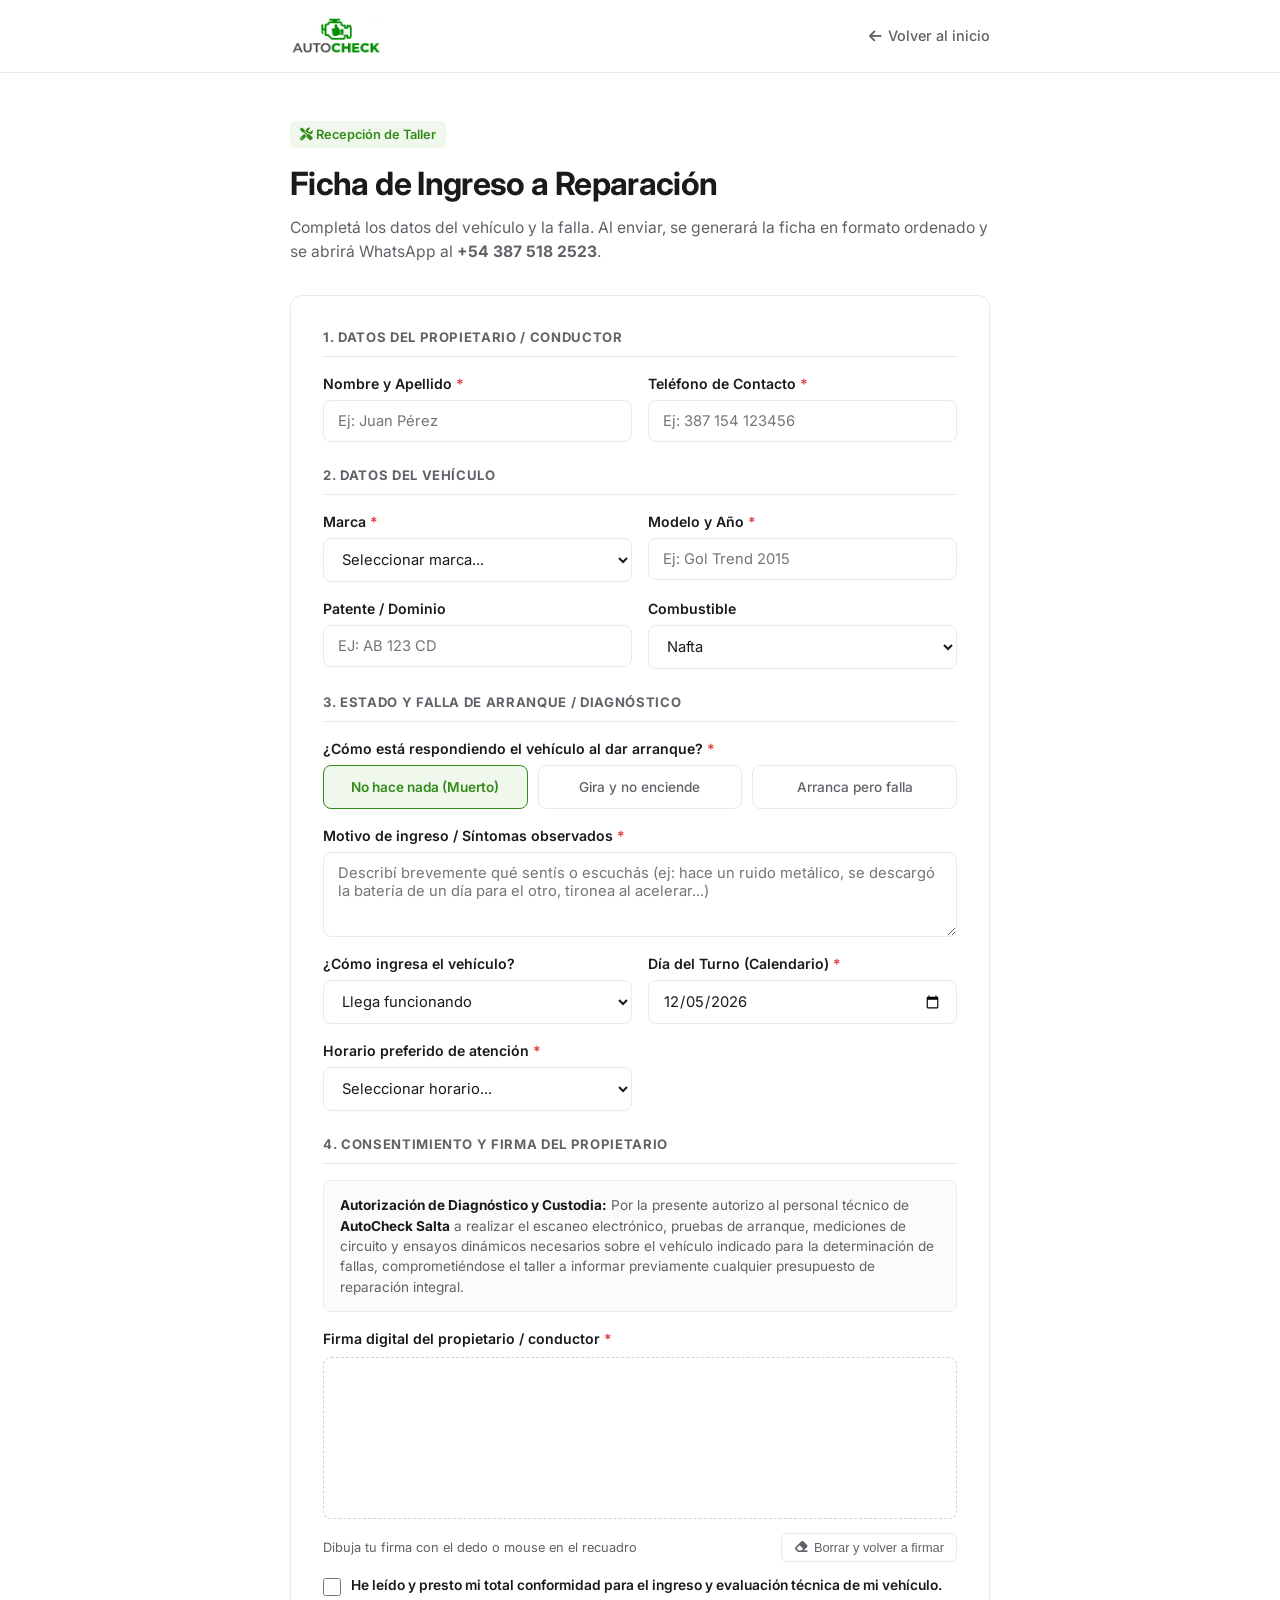
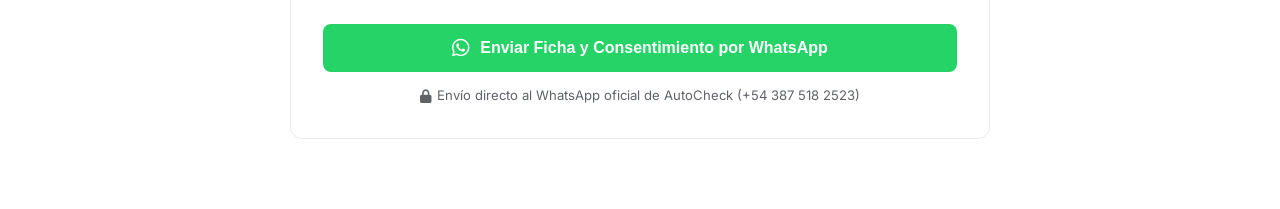
==== ingreso.html @ e5b531f0 "commit" ====
<!DOCTYPE html>
<html lang="es">
<head>
  <meta charset="UTF-8">
  <meta name="viewport" content="width=device-width, initial-scale=1.0">
  <title>Ingreso de Vehículo a Reparación | AutoCheck Salta</title>
  <link rel="icon" type="image/png" href="logo.png">
  <link rel="preconnect" href="https://fonts.googleapis.com">
  <link rel="preconnect" href="https://fonts.gstatic.com" crossorigin>
  <link href="https://fonts.googleapis.com/css2?family=Inter:wght@400;500;600;700&display=swap" rel="stylesheet">
  <link rel="stylesheet" href="https://cdnjs.cloudflare.com/ajax/libs/font-awesome/6.5.1/css/all.min.css">

  <style>
    :root {
      --green: #328b18;
      --green-hover: #276e13;
      --green-soft: #f0f8ee;
      --text-main: #181a1b;
      --text-muted: #5f6368;
      --border: #e8eaed;
      --input-bg: #ffffff;
      --bg-alt: #fbfbfb;
    }

    * {
      box-sizing: border-box;
      margin: 0;
      padding: 0;
    }

    body {
      font-family: 'Inter', -apple-system, sans-serif;
      background-color: #ffffff;
      color: var(--text-main);
      line-height: 1.5;
      -webkit-font-smoothing: antialiased;
    }

    .container {
      max-width: 740px;
      margin: 0 auto;
      padding: 0 20px;
    }

    /* HEADER */
    header {
      background: #ffffff;
      border-bottom: 1px solid var(--border);
    }

    .header-inner {
      height: 72px;
      display: flex;
      align-items: center;
      justify-content: space-between;
    }

    .logo img {
      height: 40px;
      width: auto;
      display: block;
    }

    .btn-back {
      color: var(--text-muted);
      text-decoration: none;
      font-size: 0.9rem;
      font-weight: 500;
      display: inline-flex;
      align-items: center;
      gap: 6px;
      transition: color 0.2s;
    }

    .btn-back:hover {
      color: var(--text-main);
    }

    /* FORM CONTENT */
    .form-wrapper {
      padding: 48px 0 70px;
    }

    .form-header {
      margin-bottom: 32px;
    }

    .badge-tag {
      display: inline-block;
      background: var(--green-soft);
      color: var(--green);
      padding: 4px 10px;
      border-radius: 6px;
      font-size: 0.8rem;
      font-weight: 600;
      margin-bottom: 12px;
    }

    .form-header h1 {
      font-size: 2rem;
      font-weight: 700;
      letter-spacing: -0.02em;
      margin-bottom: 8px;
    }

    .form-header p {
      color: var(--text-muted);
      font-size: 0.98rem;
    }

    .form-card {
      border: 1px solid var(--border);
      border-radius: 12px;
      padding: 32px;
      background: #ffffff;
    }

    .section-subtitle {
      font-size: 0.82rem;
      font-weight: 700;
      text-transform: uppercase;
      letter-spacing: 0.05em;
      color: var(--text-muted);
      margin: 24px 0 16px;
      padding-bottom: 8px;
      border-bottom: 1px solid var(--border);
    }

    .section-subtitle:first-of-type {
      margin-top: 0;
    }

    .form-grid {
      display: grid;
      grid-template-columns: 1fr 1fr;
      gap: 16px;
    }

    .col-full {
      grid-column: 1 / -1;
    }

    .form-group {
      display: flex;
      flex-direction: column;
      gap: 6px;
    }

    label {
      font-size: 0.88rem;
      font-weight: 600;
      color: var(--text-main);
    }

    .required {
      color: #e53935;
    }

    input, select, textarea {
      width: 100%;
      padding: 11px 14px;
      border: 1px solid var(--border);
      border-radius: 8px;
      font-family: inherit;
      font-size: 0.92rem;
      background: var(--input-bg);
      color: var(--text-main);
      transition: border-color 0.2s, box-shadow 0.2s;
    }

    input:focus, select:focus, textarea:focus {
      outline: none;
      border-color: var(--green);
      box-shadow: 0 0 0 3px rgba(50, 139, 24, 0.12);
    }

    textarea {
      resize: vertical;
      min-height: 85px;
    }

    /* ESTADO DEL VEHICULO (CHIPS) */
    .chips-group {
      display: grid;
      grid-template-columns: repeat(3, 1fr);
      gap: 10px;
    }

    .chip-radio {
      position: relative;
    }

    .chip-radio input {
      position: absolute;
      opacity: 0;
      pointer-events: none;
    }

    .chip-label {
      display: flex;
      align-items: center;
      justify-content: center;
      text-align: center;
      padding: 11px 10px;
      border: 1px solid var(--border);
      border-radius: 8px;
      font-size: 0.85rem;
      font-weight: 500;
      color: var(--text-muted);
      cursor: pointer;
      transition: all 0.2s;
    }

    .chip-radio input:checked + .chip-label {
      border-color: var(--green);
      background: var(--green-soft);
      color: var(--green);
      font-weight: 600;
    }

    /* FIRMA DIGITAL Y CONSENTIMIENTO */
    .consent-box {
      background: var(--bg-alt);
      border: 1px solid var(--border);
      border-radius: 8px;
      padding: 14px 16px;
      margin-bottom: 16px;
      font-size: 0.85rem;
      color: var(--text-muted);
      line-height: 1.5;
    }

    .consent-box strong {
      color: var(--text-main);
    }

    .signature-area {
      display: flex;
      flex-direction: column;
      gap: 8px;
    }

    .canvas-container {
      position: relative;
      background: #ffffff;
      border: 1.5px dashed #cbd5e1;
      border-radius: 8px;
      overflow: hidden;
      touch-action: none;
    }

    .canvas-container:hover, .canvas-container.active {
      border-color: var(--green);
    }

    #signaturePad {
      display: block;
      width: 100%;
      height: 160px;
      cursor: crosshair;
    }

    .canvas-actions {
      display: flex;
      justify-content: space-between;
      align-items: center;
      margin-top: 6px;
    }

    .btn-clear-sig {
      background: transparent;
      border: 1px solid var(--border);
      border-radius: 6px;
      color: var(--text-muted);
      font-size: 0.8rem;
      font-weight: 500;
      padding: 6px 12px;
      cursor: pointer;
      display: inline-flex;
      align-items: center;
      gap: 6px;
      transition: all 0.2s;
    }

    .btn-clear-sig:hover {
      border-color: #e53935;
      color: #e53935;
      background: #fff5f5;
    }

    .sig-status {
      font-size: 0.8rem;
      color: var(--text-muted);
    }

    .sig-status.signed {
      color: var(--green);
      font-weight: 600;
    }

    .checkbox-consent {
      display: flex;
      align-items: flex-start;
      gap: 10px;
      margin-top: 14px;
      cursor: pointer;
    }

    .checkbox-consent input {
      width: 18px;
      height: 18px;
      margin-top: 2px;
      accent-color: var(--green);
      cursor: pointer;
      flex-shrink: 0;
    }

    .checkbox-consent span {
      font-size: 0.86rem;
      color: var(--text-main);
      line-height: 1.4;
    }

    /* BOTON DE ENVIO A WHATSAPP */
    .submit-btn {
      width: 100%;
      background: #25d366;
      color: #ffffff;
      border: none;
      padding: 14px 20px;
      border-radius: 8px;
      font-size: 1rem;
      font-weight: 600;
      cursor: pointer;
      display: flex;
      align-items: center;
      justify-content: center;
      gap: 10px;
      margin-top: 28px;
      transition: background 0.2s, transform 0.1s;
    }

    .submit-btn:hover {
      background: #20bd5a;
    }

    .submit-btn:active {
      transform: scale(0.99);
    }

    .form-footer-note {
      text-align: center;
      color: var(--text-muted);
      font-size: 0.82rem;
      margin-top: 14px;
      display: flex;
      align-items: center;
      justify-content: center;
      gap: 6px;
    }

    @media (max-width: 600px) {
      .form-grid { grid-template-columns: 1fr; }
      .chips-group { grid-template-columns: 1fr; }
      .form-card { padding: 22px 18px; }
      .form-header h1 { font-size: 1.65rem; }
    }
  </style>
</head>
<body>

  <!-- HEADER -->
  <header>
    <div class="container header-inner">
      <a href="index.html" class="logo">
        <img src="logo.png" alt="AutoCheck Logo">
      </a>
      <a href="index.html" class="btn-back">
        <i class="fa-solid fa-arrow-left"></i> Volver al inicio
      </a>
    </div>
  </header>

  <!-- FORM CONTAINER -->
  <main class="form-wrapper">
    <div class="container">
      
      <div class="form-header">
        <span class="badge-tag"><i class="fa-solid fa-screwdriver-wrench"></i> Recepción de Taller</span>
        <h1>Ficha de Ingreso a Reparación</h1>
        <p>Completá los datos del vehículo y la falla. Al enviar, se generará la ficha en formato ordenado y se abrirá WhatsApp al <strong>+54 387 518 2523</strong>.</p>
      </div>

      <div class="form-card">
        <form id="ingresoForm" onsubmit="enviarWhatsApp(event)">
          
          <!-- DATOS DEL CLIENTE -->
          <div class="section-subtitle">1. Datos del Propietario / Conductor</div>
          <div class="form-grid">
            <div class="form-group">
              <label for="clienteNombre">Nombre y Apellido <span class="required">*</span></label>
              <input type="text" id="clienteNombre" placeholder="Ej: Juan Pérez" required>
            </div>

            <div class="form-group">
              <label for="clienteTelefono">Teléfono de Contacto <span class="required">*</span></label>
              <input type="tel" id="clienteTelefono" placeholder="Ej: 387 154 123456" required>
            </div>
          </div>

          <!-- DATOS DEL VEHÍCULO -->
          <div class="section-subtitle">2. Datos del Vehículo</div>
          <div class="form-grid">
            <div class="form-group">
              <label for="vehiculoMarca">Marca <span class="required">*</span></label>
              <select id="vehiculoMarca" required>
                <option value="">Seleccionar marca...</option>
                <option value="Volkswagen">Volkswagen</option>
                <option value="Chevrolet">Chevrolet</option>
                <option value="Fiat">Fiat</option>
                <option value="Renault">Renault</option>
                <option value="Ford">Ford</option>
                <option value="Peugeot">Peugeot</option>
                <option value="Toyota">Toyota</option>
                <option value="Citroën">Citroën</option>
                <option value="Otra">Otra marca</option>
              </select>
            </div>

            <div class="form-group">
              <label for="vehiculoModelo">Modelo y Año <span class="required">*</span></label>
              <input type="text" id="vehiculoModelo" placeholder="Ej: Gol Trend 2015" required>
            </div>

            <div class="form-group">
              <label for="vehiculoPatente">Patente / Dominio</label>
              <input type="text" id="vehiculoPatente" placeholder="Ej: AB 123 CD" style="text-transform: uppercase;">
            </div>

            <div class="form-group">
              <label for="vehiculoCombustible">Combustible</label>
              <select id="vehiculoCombustible">
                <option value="Nafta">Nafta</option>
                <option value="Nafta + GNC">Nafta + GNC</option>
                <option value="Diesel">Diesel</option>
              </select>
            </div>
          </div>

          <!-- DIAGNÓSTICO Y PROBLEMA -->
          <div class="section-subtitle">3. Estado y Falla de Arranque / Diagnóstico</div>
          
          <div class="form-group" style="margin-bottom: 16px;">
            <label>¿Cómo está respondiendo el vehículo al dar arranque? <span class="required">*</span></label>
            <div class="chips-group">
              <div class="chip-radio">
                <input type="radio" id="st1" name="estadoArranque" value="No hace nada / Batería agotada" checked>
                <label for="st1" class="chip-label">No hace nada (Muerto)</label>
              </div>
              <div class="chip-radio">
                <input type="radio" id="st2" name="estadoArranque" value="Gira pero no llega a encender">
                <label for="st2" class="chip-label">Gira y no enciende</label>
              </div>
              <div class="chip-radio">
                <input type="radio" id="st3" name="estadoArranque" value="Enciende pero falla / Check Engine">
                <label for="st3" class="chip-label">Arranca pero falla</label>
              </div>
            </div>
          </div>

          <div class="form-grid">
            <div class="form-group col-full">
              <label for="motivoIngreso">Motivo de ingreso / Síntomas observados <span class="required">*</span></label>
              <textarea id="motivoIngreso" placeholder="Describí brevemente qué sentís o escuchás (ej: hace un ruido metálico, se descargó la batería de un día para el otro, tironea al acelerar...)" required></textarea>
            </div>

            <div class="form-group">
              <label for="modoLlegada">¿Cómo ingresa el vehículo?</label>
              <select id="modoLlegada">
                <option value="Andando">Llega funcionando</option>
                <option value="En grúa / Remolque">En grúa / Remolque</option>
                <option value="A coordinar auxilio / revisión">A coordinar auxilio / revisión en domicilio</option>
              </select>
            </div>

            <div class="form-group">
              <label for="fechaTurno">Día del Turno (Calendario) <span class="required">*</span></label>
              <input type="date" id="fechaTurno" required>
            </div>

            <div class="form-group">
              <label for="franjaTurno">Horario preferido de atención <span class="required">*</span></label>
              <select id="franjaTurno" required>
                <option value="">Seleccionar horario...</option>
                <option value="Mañana (09:00 a 11:00 hs)">Mañana (09:00 a 11:00 hs)</option>
                <option value="Mediodía (11:00 a 13:00 hs)">Mediodía (11:00 a 13:00 hs)</option>
                <option value="Tarde temprano (13:00 a 15:00 hs)">Tarde temprano (13:00 a 15:00 hs)</option>
                <option value="Tarde (15:00 a 17:00 hs)">Tarde (15:00 a 17:00 hs)</option>
                <option value="Urgente / A coordinar por auxilio">Urgencia inmediata / Auxilio</option>
              </select>
            </div>
          </div>

          <!-- 4. CONSENTIMIENTO Y FIRMA -->
          <div class="section-subtitle">4. Consentimiento y Firma del Propietario</div>

          <div class="consent-box">
            <p><strong>Autorización de Diagnóstico y Custodia:</strong> Por la presente autorizo al personal técnico de <strong>AutoCheck Salta</strong> a realizar el escaneo electrónico, pruebas de arranque, mediciones de circuito y ensayos dinámicos necesarios sobre el vehículo indicado para la determinación de fallas, comprometiéndose el taller a informar previamente cualquier presupuesto de reparación integral.</p>
          </div>

          <div class="signature-area">
            <label>Firma digital del propietario / conductor <span class="required">*</span></label>
            <div class="canvas-container" id="canvasContainer">
              <canvas id="signaturePad"></canvas>
            </div>
            <div class="canvas-actions">
              <span id="sigStatus" class="sig-status">Dibuja tu firma con el dedo o mouse en el recuadro</span>
              <button type="button" class="btn-clear-sig" onclick="limpiarFirma()">
                <i class="fa-solid fa-eraser"></i> Borrar y volver a firmar
              </button>
            </div>
          </div>

          <label class="checkbox-consent">
            <input type="checkbox" id="checkAcepto" required>
            <span>He leído y presto mi total conformidad para el ingreso y evaluación técnica de mi vehículo.</span>
          </label>

          <!-- BOTÓN ENVIAR -->
          <button type="submit" class="submit-btn">
            <i class="fa-brands fa-whatsapp" style="font-size: 1.25rem;"></i>
            Enviar Ficha y Consentimiento por WhatsApp
          </button>

          <div class="form-footer-note">
            <i class="fa-solid fa-lock"></i>
            Envío directo al WhatsApp oficial de AutoCheck (+54 387 518 2523)
          </div>

        </form>
      </div>

    </div>
  </main>

  <script>
    // Configuración del Lienzo (Canvas) para la Firma Digital
    const canvas = document.getElementById('signaturePad');
    const ctx = canvas.getContext('2d');
    const container = document.getElementById('canvasContainer');
    const sigStatus = document.getElementById('sigStatus');
    let drawing = false;
    let hasSigned = false;

    function resizeCanvas() {
      const rect = container.getBoundingClientRect();
      const dpr = window.devicePixelRatio || 1;
      
      // Preservar si ya había firmado al redimensionar
      const prevData = hasSigned ? canvas.toDataURL() : null;
      
      canvas.width = rect.width * dpr;
      canvas.height = 160 * dpr;
      canvas.style.width = `${rect.width}px`;
      canvas.style.height = `160px`;
      ctx.scale(dpr, dpr);
      ctx.strokeStyle = '#181a1b';
      ctx.lineWidth = 2.2;
      ctx.lineCap = 'round';
      ctx.lineJoin = 'round';

      if (prevData) {
        const img = new Image();
        img.src = prevData;
        img.onload = () => ctx.drawImage(img, 0, 0, rect.width, 160);
      }
    }

    window.addEventListener('resize', resizeCanvas);
    window.addEventListener('DOMContentLoaded', () => {
      resizeCanvas();
      
      // Bloquear fechas pasadas en el calendario
      const inputFecha = document.getElementById('fechaTurno');
      if (inputFecha) {
        const hoy = new Date().toISOString().split('T')[0];
        inputFecha.min = hoy;
        inputFecha.value = hoy; // Sugiere el día actual por defecto
      }
    });

    function getCoords(e) {
      const rect = canvas.getBoundingClientRect();
      if (e.touches && e.touches.length > 0) {
        return {
          x: e.touches[0].clientX - rect.left,
          y: e.touches[0].clientY - rect.top
        };
      }
      return {
        x: e.clientX - rect.left,
        y: e.clientY - rect.top
      };
    }

    function startDraw(e) {
      drawing = true;
      const { x, y } = getCoords(e);
      ctx.beginPath();
      ctx.moveTo(x, y);
      container.classList.add('active');
      if (e.cancelable) e.preventDefault();
    }

    function draw(e) {
      if (!drawing) return;
      const { x, y } = getCoords(e);
      ctx.lineTo(x, y);
      ctx.stroke();
      hasSigned = true;
      sigStatus.textContent = "✓ Firma registrada correctamente";
      sigStatus.classList.add('signed');
      if (e.cancelable) e.preventDefault();
    }

    function endDraw(e) {
      if (!drawing) return;
      drawing = false;
      ctx.closePath();
      container.classList.remove('active');
    }

    // Eventos Mouse
    canvas.addEventListener('mousedown', startDraw);
    canvas.addEventListener('mousemove', draw);
    window.addEventListener('mouseup', endDraw);

    // Eventos Touch (Celulares y Tablets)
    canvas.addEventListener('touchstart', startDraw, { passive: false });
    canvas.addEventListener('touchmove', draw, { passive: false });
    window.addEventListener('touchend', endDraw);
    window.addEventListener('touchcancel', endDraw);

    function limpiarFirma() {
      ctx.clearRect(0, 0, canvas.width, canvas.height);
      hasSigned = false;
      sigStatus.textContent = "Dibuja tu firma con el dedo o mouse en el recuadro";
      sigStatus.classList.remove('signed');
    }

    function enviarWhatsApp(e) {
      e.preventDefault();

      if (!hasSigned) {
        alert("Por favor firma en el recuadro de consentimiento antes de continuar.");
        container.scrollIntoView({ behavior: 'smooth', block: 'center' });
        container.style.borderColor = '#e53935';
        setTimeout(() => container.style.borderColor = '', 2000);
        return;
      }

      const acepto = document.getElementById('checkAcepto').checked;
      if (!acepto) {
        alert("Debes tildar la casilla de conformidad.");
        return;
      }

      const nombre = document.getElementById('clienteNombre').value.trim();
      const telefono = document.getElementById('clienteTelefono').value.trim();
      const marca = document.getElementById('vehiculoMarca').value;
      const modelo = document.getElementById('vehiculoModelo').value.trim();
      const patente = document.getElementById('vehiculoPatente').value.trim().toUpperCase() || 'A confirmar';
      const combustible = document.getElementById('vehiculoCombustible').value;
      
      const estadoRadio = document.querySelector('input[name="estadoArranque"]:checked');
      const estado = estadoRadio ? estadoRadio.value : 'No especificado';
      
      const motivo = document.getElementById('motivoIngreso').value.trim();
      const modoLlegada = document.getElementById('modoLlegada').value;
      
      // Formatear fecha del turno seleccionada en el calendario (AAAA-MM-DD a DD/MM/AAAA)
      const rawFecha = document.getElementById('fechaTurno').value;
      let fechaFormateada = rawFecha;
      if (rawFecha) {
        const partes = rawFecha.split('-');
        if (partes.length === 3) {
          fechaFormateada = `${partes[2]}/${partes[1]}/${partes[0]}`;
        }
      }
      const franja = document.getElementById('franjaTurno').value;

      // Fecha y hora del consentimiento
      const ahora = new Date();
      const fechaHoraFirma = ahora.toLocaleString('es-AR', { dateStyle: 'short', timeStyle: 'short' });

      // Mensaje formateado para WhatsApp
      const mensaje = 
`*AUTOCHECK - INGRESO DE VEHÍCULO*
----------------------------------------
👤 *Cliente:* ${nombre}
📞 *Teléfono:* ${telefono}

🚗 *Vehículo:* ${marca} ${modelo}
🔢 *Patente:* ${patente}
⛽ *Combustible:* ${combustible}

⚡ *Estado al dar arranque:*
👉 ${estado}

📝 *Motivo / Síntomas:*
${motivo}

🚚 *Modo de llegada:* ${modoLlegada}
📅 *Día del turno elegido:* ${fechaFormateada}
⏰ *Franja horaria:* ${franja}

✍️ *CONSENTIMIENTO Y FIRMA:*
✅ Autorización de diagnóstico y revisión firmada digitalmente por el titular.
🕒 *Fecha/Hora de registro:* ${fechaHoraFirma}
----------------------------------------
_Enviado desde el formulario web de AutoCheck_`;

      const numeroDestino = "543875182523";
      const url = `https://wa.me/${numeroDestino}?text=${encodeURIComponent(mensaje)}`;

      // Abrir WhatsApp en nueva pestaña
      window.open(url, '_blank');
    }
  </script>

</body>
</html>
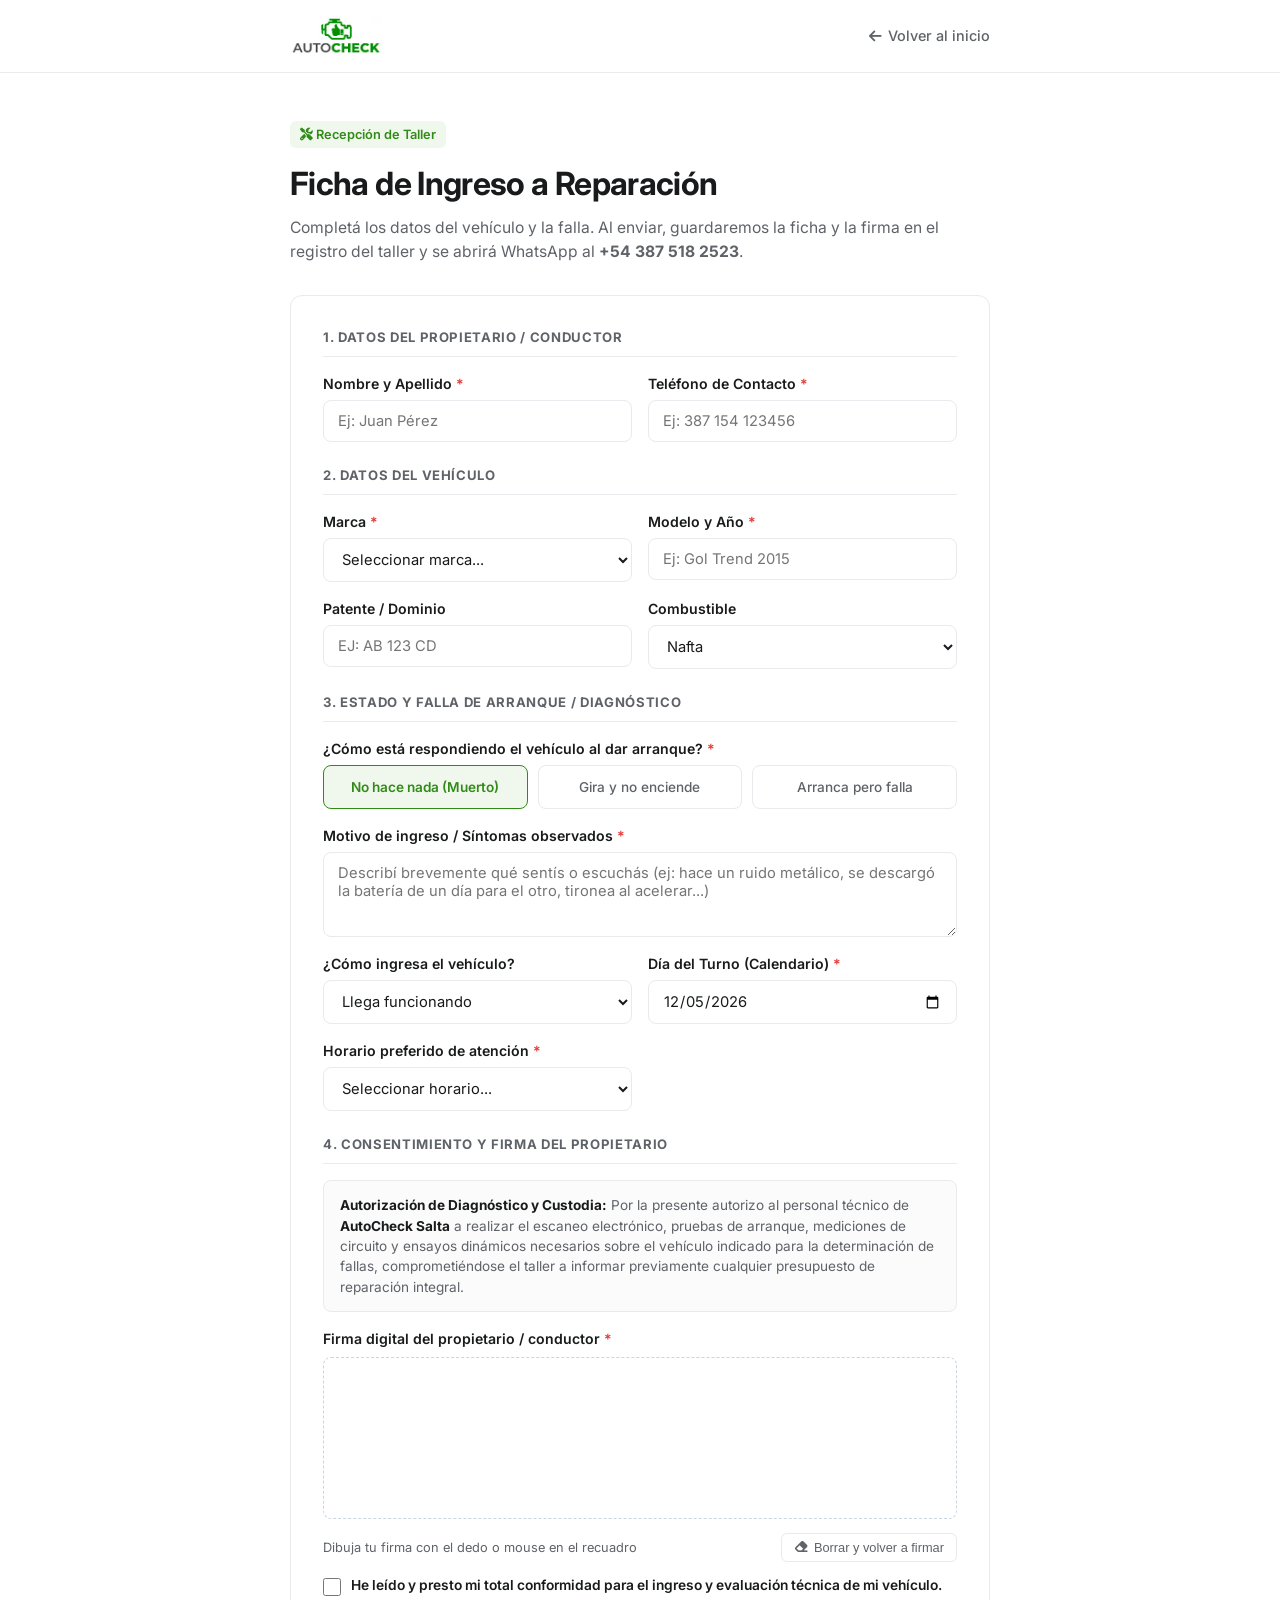
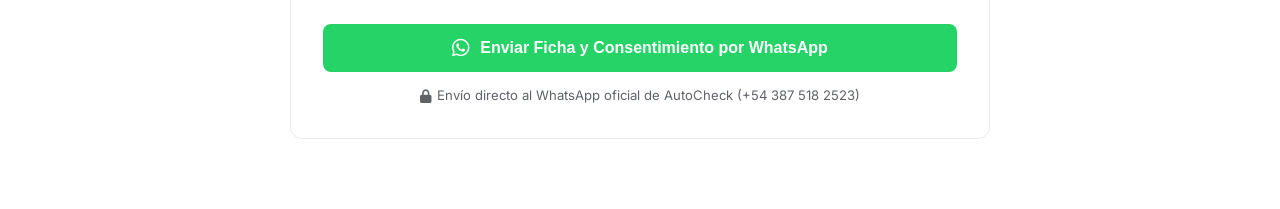
==== commit 2f24318e: "commit" ====
--- a/ingreso.html
+++ b/ingreso.html
@@ -388,7 +388,7 @@
       <div class="form-header">
         <span class="badge-tag"><i class="fa-solid fa-screwdriver-wrench"></i> Recepción de Taller</span>
         <h1>Ficha de Ingreso a Reparación</h1>
-        <p>Completá los datos del vehículo y la falla. Al enviar, se generará la ficha en formato ordenado y se abrirá WhatsApp al <strong>+54 387 518 2523</strong>.</p>
+        <p>Completá los datos del vehículo y la falla. Al enviar, guardaremos la ficha y la firma en el registro del taller y se abrirá WhatsApp al <strong>+54 387 518 2523</strong>.</p>
       </div>
 
       <div class="form-card">
@@ -544,6 +544,11 @@
   </main>
 
   <script>
+    // La clave publishable está diseñada para usarse en el navegador; los permisos
+    // de escritura quedan limitados por RLS en Supabase.
+    const SUPABASE_URL = 'https://bqqmosyoehjfyljoycyj.supabase.co';
+    const SUPABASE_PUBLISHABLE_KEY = 'sb_publishable_QV4V6faO5FPjEPtRKFOpqQ_yjK52W1m';
+
     // Configuración del Lienzo (Canvas) para la Firma Digital
     const canvas = document.getElementById('signaturePad');
     const ctx = canvas.getContext('2d');
@@ -648,7 +653,7 @@
       sigStatus.classList.remove('signed');
     }
 
-    function enviarWhatsApp(e) {
+    async function enviarWhatsApp(e) {
       e.preventDefault();
 
       if (!hasSigned) {
@@ -692,6 +697,24 @@
       // Fecha y hora del consentimiento
       const ahora = new Date();
       const fechaHoraFirma = ahora.toLocaleString('es-AR', { dateStyle: 'short', timeStyle: 'short' });
+      const firmaDataUrl = canvas.toDataURL('image/png');
+
+      const ficha = {
+        cliente_nombre: nombre,
+        cliente_telefono: telefono,
+        vehiculo_marca: marca,
+        vehiculo_modelo: modelo,
+        vehiculo_patente: patente,
+        combustible,
+        estado_arranque: estado,
+        motivo,
+        modo_llegada: modoLlegada,
+        fecha_turno: rawFecha,
+        franja_turno: franja,
+        firma_data_url: firmaDataUrl,
+        consentimiento: acepto,
+        fecha_hora_firma: ahora.toISOString()
+      };
 
       // Mensaje formateado para WhatsApp
       const mensaje = 
@@ -723,8 +746,37 @@
       const numeroDestino = "543875182523";
       const url = `https://wa.me/${numeroDestino}?text=${encodeURIComponent(mensaje)}`;
 
-      // Abrir WhatsApp en nueva pestaña
-      window.open(url, '_blank');
+      // Abrir una pestaña en esta acción del usuario para evitar que el navegador
+      // bloquee WhatsApp mientras se espera la confirmación de Supabase.
+      const whatsappTab = window.open('about:blank', '_blank');
+      const submitButton = document.querySelector('#ingresoForm button[type="submit"]');
+      submitButton.disabled = true;
+      submitButton.innerHTML = '<i class="fa-solid fa-spinner fa-spin"></i> Guardando ficha...';
+
+      try {
+        const response = await fetch(`${SUPABASE_URL}/rest/v1/ingresos_vehiculos`, {
+          method: 'POST',
+          headers: {
+            'apikey': SUPABASE_PUBLISHABLE_KEY,
+            'Content-Type': 'application/json',
+            'Prefer': 'return=minimal'
+          },
+          body: JSON.stringify(ficha)
+        });
+
+        if (!response.ok) throw new Error(`Supabase respondió ${response.status}`);
+        if (whatsappTab) {
+          whatsappTab.location.href = url;
+        } else {
+          window.location.href = url;
+        }
+      } catch (error) {
+        console.error('No se pudo guardar la ficha de ingreso.', error);
+        if (whatsappTab) whatsappTab.close();
+        alert('No se pudo guardar la ficha. Verificá tu conexión e intentá nuevamente; todavía no se abrió WhatsApp.');
+        submitButton.disabled = false;
+        submitButton.innerHTML = '<i class="fa-brands fa-whatsapp" style="font-size: 1.25rem;"></i> Enviar Ficha y Consentimiento por WhatsApp';
+      }
     }
   </script>
 
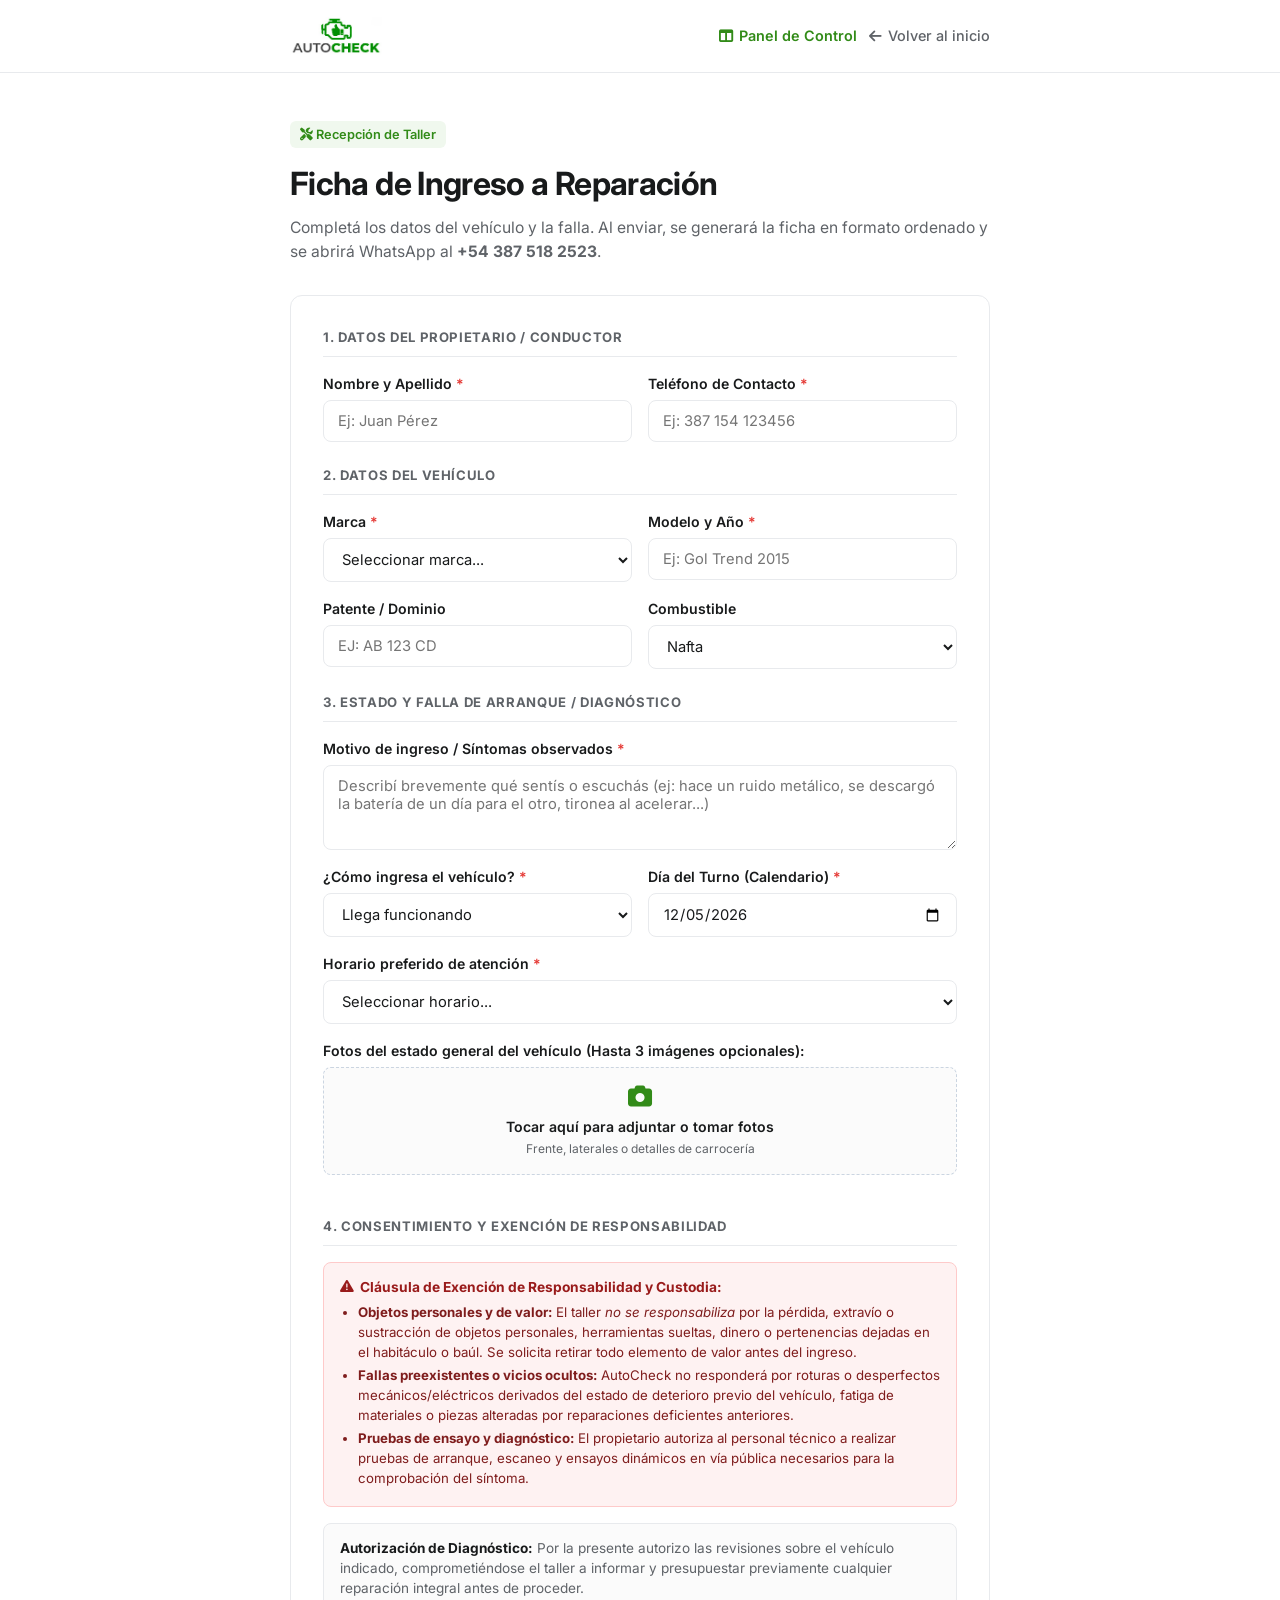
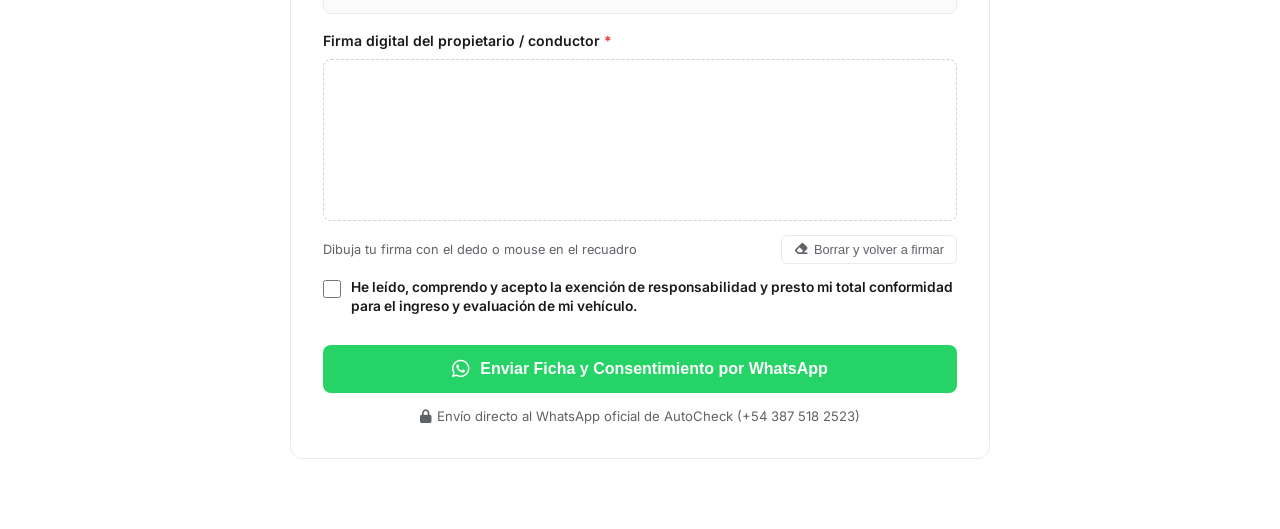
==== commit fc060e66: "commit" ====
--- a/ingreso.html
+++ b/ingreso.html
@@ -211,11 +211,81 @@
       transition: all 0.2s;
     }
 
-    .chip-radio input:checked + .chip-label {
+    /* SUBIDA DE FOTOS DEL VEHÍCULO */
+    .photo-upload-box {
+      border: 1.5px dashed #cbd5e1;
+      border-radius: 8px;
+      padding: 16px;
+      text-align: center;
+      background: var(--bg-alt);
+      transition: border-color 0.2s;
+      cursor: pointer;
+    }
+    .photo-upload-box:hover {
       border-color: var(--green);
-      background: var(--green-soft);
-      color: var(--green);
-      font-weight: 600;
+    }
+    .photo-previews {
+      display: grid;
+      grid-template-columns: repeat(3, 1fr);
+      gap: 10px;
+      margin-top: 12px;
+    }
+    .photo-thumb {
+      position: relative;
+      height: 90px;
+      border-radius: 6px;
+      overflow: hidden;
+      border: 1px solid var(--border);
+      background: #f1f5f9;
+    }
+    .photo-thumb img {
+      width: 100%;
+      height: 100%;
+      object-fit: cover;
+      display: block;
+    }
+    .photo-thumb .btn-del-photo {
+      position: absolute;
+      top: 4px;
+      right: 4px;
+      background: rgba(0,0,0,0.65);
+      color: #fff;
+      border: none;
+      width: 20px;
+      height: 20px;
+      border-radius: 50%;
+      display: flex;
+      align-items: center;
+      justify-content: center;
+      font-size: 10px;
+      cursor: pointer;
+    }
+
+    /* EXENCIÓN DE RESPONSABILIDAD */
+    .disclaimer-box {
+      background: #fef2f2;
+      border: 1px solid #fecaca;
+      border-radius: 8px;
+      padding: 14px 16px;
+      margin-bottom: 16px;
+      font-size: 0.83rem;
+      color: #7f1d1d;
+      line-height: 1.5;
+    }
+    .disclaimer-box h4 {
+      font-size: 0.86rem;
+      color: #991b1b;
+      margin-bottom: 6px;
+      display: flex;
+      align-items: center;
+      gap: 6px;
+    }
+    .disclaimer-box ul {
+      margin-left: 18px;
+      margin-top: 4px;
+    }
+    .disclaimer-box li {
+      margin-bottom: 3px;
     }
 
     /* FIRMA DIGITAL Y CONSENTIMIENTO */
@@ -375,9 +445,14 @@
       <a href="index.html" class="logo">
         <img src="logo.png" alt="AutoCheck Logo">
       </a>
-      <a href="index.html" class="btn-back">
-        <i class="fa-solid fa-arrow-left"></i> Volver al inicio
-      </a>
+      <div style="display:flex; align-items:center; gap:12px;">
+        <a href="panel.html" class="btn-back" style="color:var(--green); font-weight:600;">
+          <i class="fa-solid fa-table-columns"></i> Panel de Control
+        </a>
+        <a href="index.html" class="btn-back">
+          <i class="fa-solid fa-arrow-left"></i> Volver al inicio
+        </a>
+      </div>
     </div>
   </header>
 
@@ -388,7 +463,7 @@
       <div class="form-header">
         <span class="badge-tag"><i class="fa-solid fa-screwdriver-wrench"></i> Recepción de Taller</span>
         <h1>Ficha de Ingreso a Reparación</h1>
-        <p>Completá los datos del vehículo y la falla. Al enviar, guardaremos la ficha y la firma en el registro del taller y se abrirá WhatsApp al <strong>+54 387 518 2523</strong>.</p>
+        <p>Completá los datos del vehículo y la falla. Al enviar, se generará la ficha en formato ordenado y se abrirá WhatsApp al <strong>+54 387 518 2523</strong>.</p>
       </div>
 
       <div class="form-card">
@@ -449,24 +524,6 @@
 
           <!-- DIAGNÓSTICO Y PROBLEMA -->
           <div class="section-subtitle">3. Estado y Falla de Arranque / Diagnóstico</div>
-          
-          <div class="form-group" style="margin-bottom: 16px;">
-            <label>¿Cómo está respondiendo el vehículo al dar arranque? <span class="required">*</span></label>
-            <div class="chips-group">
-              <div class="chip-radio">
-                <input type="radio" id="st1" name="estadoArranque" value="No hace nada / Batería agotada" checked>
-                <label for="st1" class="chip-label">No hace nada (Muerto)</label>
-              </div>
-              <div class="chip-radio">
-                <input type="radio" id="st2" name="estadoArranque" value="Gira pero no llega a encender">
-                <label for="st2" class="chip-label">Gira y no enciende</label>
-              </div>
-              <div class="chip-radio">
-                <input type="radio" id="st3" name="estadoArranque" value="Enciende pero falla / Check Engine">
-                <label for="st3" class="chip-label">Arranca pero falla</label>
-              </div>
-            </div>
-          </div>
 
           <div class="form-grid">
             <div class="form-group col-full">
@@ -475,8 +532,8 @@
             </div>
 
             <div class="form-group">
-              <label for="modoLlegada">¿Cómo ingresa el vehículo?</label>
-              <select id="modoLlegada">
+              <label for="modoLlegada">¿Cómo ingresa el vehículo? <span class="required">*</span></label>
+              <select id="modoLlegada" required>
                 <option value="Andando">Llega funcionando</option>
                 <option value="En grúa / Remolque">En grúa / Remolque</option>
                 <option value="A coordinar auxilio / revisión">A coordinar auxilio / revisión en domicilio</option>
@@ -488,7 +545,7 @@
               <input type="date" id="fechaTurno" required>
             </div>
 
-            <div class="form-group">
+            <div class="form-group col-full">
               <label for="franjaTurno">Horario preferido de atención <span class="required">*</span></label>
               <select id="franjaTurno" required>
                 <option value="">Seleccionar horario...</option>
@@ -499,13 +556,35 @@
                 <option value="Urgente / A coordinar por auxilio">Urgencia inmediata / Auxilio</option>
               </select>
             </div>
+
+            <!-- FOTOS DEL ESTADO GENERAL DEL VEHÍCULO -->
+            <div class="form-group col-full">
+              <label>Fotos del estado general del vehículo (Hasta 3 imágenes opcionales):</label>
+              <div class="photo-upload-box" onclick="document.getElementById('inputFotos').click()">
+                <i class="fa-solid fa-camera" style="font-size:1.5rem; color:var(--green); margin-bottom:6px; display:block;"></i>
+                <span style="font-size:0.88rem; font-weight:600; color:var(--text-main);">Tocar aquí para adjuntar o tomar fotos</span>
+                <span style="font-size:0.75rem; color:var(--text-muted); display:block; margin-top:2px;">Frente, laterales o detalles de carrocería</span>
+              </div>
+              <input type="file" id="inputFotos" accept="image/*" multiple style="display:none;" onchange="manejarFotos(event)">
+              <div id="previewsContainer" class="photo-previews"></div>
+            </div>
           </div>
 
-          <!-- 4. CONSENTIMIENTO Y FIRMA -->
-          <div class="section-subtitle">4. Consentimiento y Firma del Propietario</div>
+          <!-- 4. CONSENTIMIENTO Y EXENCIÓN DE RESPONSABILIDAD -->
+          <div class="section-subtitle">4. Consentimiento y Exención de Responsabilidad</div>
+
+          <!-- CLÁUSULA DE EXENCIÓN DE RESPONSABILIDAD -->
+          <div class="disclaimer-box">
+            <h4><i class="fa-solid fa-triangle-exclamation"></i> Cláusula de Exención de Responsabilidad y Custodia:</h4>
+            <ul>
+              <li><strong>Objetos personales y de valor:</strong> El taller <em>no se responsabiliza</em> por la pérdida, extravío o sustracción de objetos personales, herramientas sueltas, dinero o pertenencias dejadas en el habitáculo o baúl. Se solicita retirar todo elemento de valor antes del ingreso.</li>
+              <li><strong>Fallas preexistentes o vicios ocultos:</strong> AutoCheck no responderá por roturas o desperfectos mecánicos/eléctricos derivados del estado de deterioro previo del vehículo, fatiga de materiales o piezas alteradas por reparaciones deficientes anteriores.</li>
+              <li><strong>Pruebas de ensayo y diagnóstico:</strong> El propietario autoriza al personal técnico a realizar pruebas de arranque, escaneo y ensayos dinámicos en vía pública necesarios para la comprobación del síntoma.</li>
+            </ul>
+          </div>
 
           <div class="consent-box">
-            <p><strong>Autorización de Diagnóstico y Custodia:</strong> Por la presente autorizo al personal técnico de <strong>AutoCheck Salta</strong> a realizar el escaneo electrónico, pruebas de arranque, mediciones de circuito y ensayos dinámicos necesarios sobre el vehículo indicado para la determinación de fallas, comprometiéndose el taller a informar previamente cualquier presupuesto de reparación integral.</p>
+            <p><strong>Autorización de Diagnóstico:</strong> Por la presente autorizo las revisiones sobre el vehículo indicado, comprometiéndose el taller a informar y presupuestar previamente cualquier reparación integral antes de proceder.</p>
           </div>
 
           <div class="signature-area">
@@ -523,7 +602,7 @@
 
           <label class="checkbox-consent">
             <input type="checkbox" id="checkAcepto" required>
-            <span>He leído y presto mi total conformidad para el ingreso y evaluación técnica de mi vehículo.</span>
+            <span>He leído, comprendo y acepto la exención de responsabilidad y presto mi total conformidad para el ingreso y evaluación de mi vehículo.</span>
           </label>
 
           <!-- BOTÓN ENVIAR -->
@@ -544,11 +623,6 @@
   </main>
 
   <script>
-    // La clave publishable está diseñada para usarse en el navegador; los permisos
-    // de escritura quedan limitados por RLS en Supabase.
-    const SUPABASE_URL = 'https://bqqmosyoehjfyljoycyj.supabase.co';
-    const SUPABASE_PUBLISHABLE_KEY = 'sb_publishable_QV4V6faO5FPjEPtRKFOpqQ_yjK52W1m';
-
     // Configuración del Lienzo (Canvas) para la Firma Digital
     const canvas = document.getElementById('signaturePad');
     const ctx = canvas.getContext('2d');
@@ -653,7 +727,66 @@
       sigStatus.classList.remove('signed');
     }
 
-    async function enviarWhatsApp(e) {
+    // GESTIÓN DE HASTA 3 FOTOS DEL VEHÍCULO
+    let fotosVehiculo = [];
+
+    function manejarFotos(event) {
+      const files = Array.from(event.target.files);
+      if (!files.length) return;
+
+      const cupoRestante = 3 - fotosVehiculo.length;
+      if (cupoRestante <= 0) {
+        alert("Ya has cargado el máximo de 3 imágenes.");
+        return;
+      }
+
+      const aProcesar = files.slice(0, cupoRestante);
+
+      aProcesar.forEach(file => {
+        const reader = new FileReader();
+        reader.onload = function(e) {
+          // Redimensionar para no saturar memoria en localStorage
+          const img = new Image();
+          img.onload = function() {
+            const canvasImg = document.createElement('canvas');
+            const maxW = 600;
+            const scale = Math.min(1, maxW / img.width);
+            canvasImg.width = img.width * scale;
+            canvasImg.height = img.height * scale;
+            const ctxImg = canvasImg.getContext('2d');
+            ctxImg.drawImage(img, 0, 0, canvasImg.width, canvasImg.height);
+            const dataUrl = canvasImg.toDataURL('image/jpeg', 0.7);
+
+            fotosVehiculo.push(dataUrl);
+            renderizarFotos();
+          };
+          img.src = e.target.result;
+        };
+        reader.readAsDataURL(file);
+      });
+      event.target.value = '';
+    }
+
+    function renderizarFotos() {
+      const cont = document.getElementById('previewsContainer');
+      cont.innerHTML = '';
+      fotosVehiculo.forEach((src, idx) => {
+        const div = document.createElement('div');
+        div.className = 'photo-thumb';
+        div.innerHTML = `
+          <img src="${src}" alt="Foto ${idx + 1}">
+          <button type="button" class="btn-del-photo" onclick="eliminarFoto(${idx})" title="Eliminar foto">&times;</button>
+        `;
+        cont.appendChild(div);
+      });
+    }
+
+    function eliminarFoto(idx) {
+      fotosVehiculo.splice(idx, 1);
+      renderizarFotos();
+    }
+
+    function enviarWhatsApp(e) {
       e.preventDefault();
 
       if (!hasSigned) {
@@ -666,7 +799,7 @@
 
       const acepto = document.getElementById('checkAcepto').checked;
       if (!acepto) {
-        alert("Debes tildar la casilla de conformidad.");
+        alert("Debes aceptar la exención de responsabilidad y conformidad para continuar.");
         return;
       }
 
@@ -676,9 +809,6 @@
       const modelo = document.getElementById('vehiculoModelo').value.trim();
       const patente = document.getElementById('vehiculoPatente').value.trim().toUpperCase() || 'A confirmar';
       const combustible = document.getElementById('vehiculoCombustible').value;
-      
-      const estadoRadio = document.querySelector('input[name="estadoArranque"]:checked');
-      const estado = estadoRadio ? estadoRadio.value : 'No especificado';
       
       const motivo = document.getElementById('motivoIngreso').value.trim();
       const modoLlegada = document.getElementById('modoLlegada').value;
@@ -697,24 +827,42 @@
       // Fecha y hora del consentimiento
       const ahora = new Date();
       const fechaHoraFirma = ahora.toLocaleString('es-AR', { dateStyle: 'short', timeStyle: 'short' });
-      const firmaDataUrl = canvas.toDataURL('image/png');
-
-      const ficha = {
-        cliente_nombre: nombre,
-        cliente_telefono: telefono,
-        vehiculo_marca: marca,
-        vehiculo_modelo: modelo,
-        vehiculo_patente: patente,
-        combustible,
-        estado_arranque: estado,
-        motivo,
-        modo_llegada: modoLlegada,
-        fecha_turno: rawFecha,
-        franja_turno: franja,
-        firma_data_url: firmaDataUrl,
-        consentimiento: acepto,
-        fecha_hora_firma: ahora.toISOString()
-      };
+
+      // Guardar automáticamente en el Panel de Control (localStorage)
+      try {
+        const STORAGE_KEY = 'autocheck_ingresos_data';
+        const listaActual = JSON.parse(localStorage.getItem(STORAGE_KEY) || '[]');
+        const nuevoId = "ING-" + (listaActual.length + 101);
+        
+        const nuevoRegistro = {
+          id: nuevoId,
+          fecha: ahora.toLocaleDateString('es-AR'),
+          hora: ahora.toLocaleTimeString('es-AR', { hour: '2-digit', minute: '2-digit' }),
+          turnoFecha: fechaFormateada,
+          turnoFranja: franja,
+          cliente: nombre,
+          telefono: telefono,
+          marca: marca,
+          modelo: modelo,
+          patente: patente,
+          combustible: combustible,
+          falla: motivo,
+          modoLlegada: modoLlegada,
+          fotos: fotosVehiculo, // Array de hasta 3 fotos en base64
+          estado: 'INGRESADO',
+          diagnostico: 'Recepción registrada. Pendiente de escaneo técnico.',
+          presupuesto: '',
+          firmaRegistrada: true,
+          exencionAceptada: true
+        };
+
+        listaActual.unshift(nuevoRegistro);
+        localStorage.setItem(STORAGE_KEY, JSON.stringify(listaActual));
+      } catch (err) {
+        console.error('Error guardando en el panel:', err);
+      }
+
+      const fotosTexto = fotosVehiculo.length > 0 ? `📸 ${fotosVehiculo.length} foto(s) del vehículo adjuntadas en sistema` : '📸 Sin fotos adjuntas';
 
       // Mensaje formateado para WhatsApp
       const mensaje = 
@@ -727,18 +875,17 @@
 🔢 *Patente:* ${patente}
 ⛽ *Combustible:* ${combustible}
 
-⚡ *Estado al dar arranque:*
-👉 ${estado}
-
 📝 *Motivo / Síntomas:*
 ${motivo}
 
 🚚 *Modo de llegada:* ${modoLlegada}
+${fotosTexto}
 📅 *Día del turno elegido:* ${fechaFormateada}
 ⏰ *Franja horaria:* ${franja}
 
+⚠️ *Exención de responsabilidad:* Aceptada por el titular (sin objetos de valor y fallas preexistentes).
 ✍️ *CONSENTIMIENTO Y FIRMA:*
-✅ Autorización de diagnóstico y revisión firmada digitalmente por el titular.
+✅ Autorización de diagnóstico firmada digitalmente.
 🕒 *Fecha/Hora de registro:* ${fechaHoraFirma}
 ----------------------------------------
 _Enviado desde el formulario web de AutoCheck_`;
@@ -746,37 +893,8 @@
       const numeroDestino = "543875182523";
       const url = `https://wa.me/${numeroDestino}?text=${encodeURIComponent(mensaje)}`;
 
-      // Abrir una pestaña en esta acción del usuario para evitar que el navegador
-      // bloquee WhatsApp mientras se espera la confirmación de Supabase.
-      const whatsappTab = window.open('about:blank', '_blank');
-      const submitButton = document.querySelector('#ingresoForm button[type="submit"]');
-      submitButton.disabled = true;
-      submitButton.innerHTML = '<i class="fa-solid fa-spinner fa-spin"></i> Guardando ficha...';
-
-      try {
-        const response = await fetch(`${SUPABASE_URL}/rest/v1/ingresos_vehiculos`, {
-          method: 'POST',
-          headers: {
-            'apikey': SUPABASE_PUBLISHABLE_KEY,
-            'Content-Type': 'application/json',
-            'Prefer': 'return=minimal'
-          },
-          body: JSON.stringify(ficha)
-        });
-
-        if (!response.ok) throw new Error(`Supabase respondió ${response.status}`);
-        if (whatsappTab) {
-          whatsappTab.location.href = url;
-        } else {
-          window.location.href = url;
-        }
-      } catch (error) {
-        console.error('No se pudo guardar la ficha de ingreso.', error);
-        if (whatsappTab) whatsappTab.close();
-        alert('No se pudo guardar la ficha. Verificá tu conexión e intentá nuevamente; todavía no se abrió WhatsApp.');
-        submitButton.disabled = false;
-        submitButton.innerHTML = '<i class="fa-brands fa-whatsapp" style="font-size: 1.25rem;"></i> Enviar Ficha y Consentimiento por WhatsApp';
-      }
+      // Abrir WhatsApp en nueva pestaña
+      window.open(url, '_blank');
     }
   </script>
 
